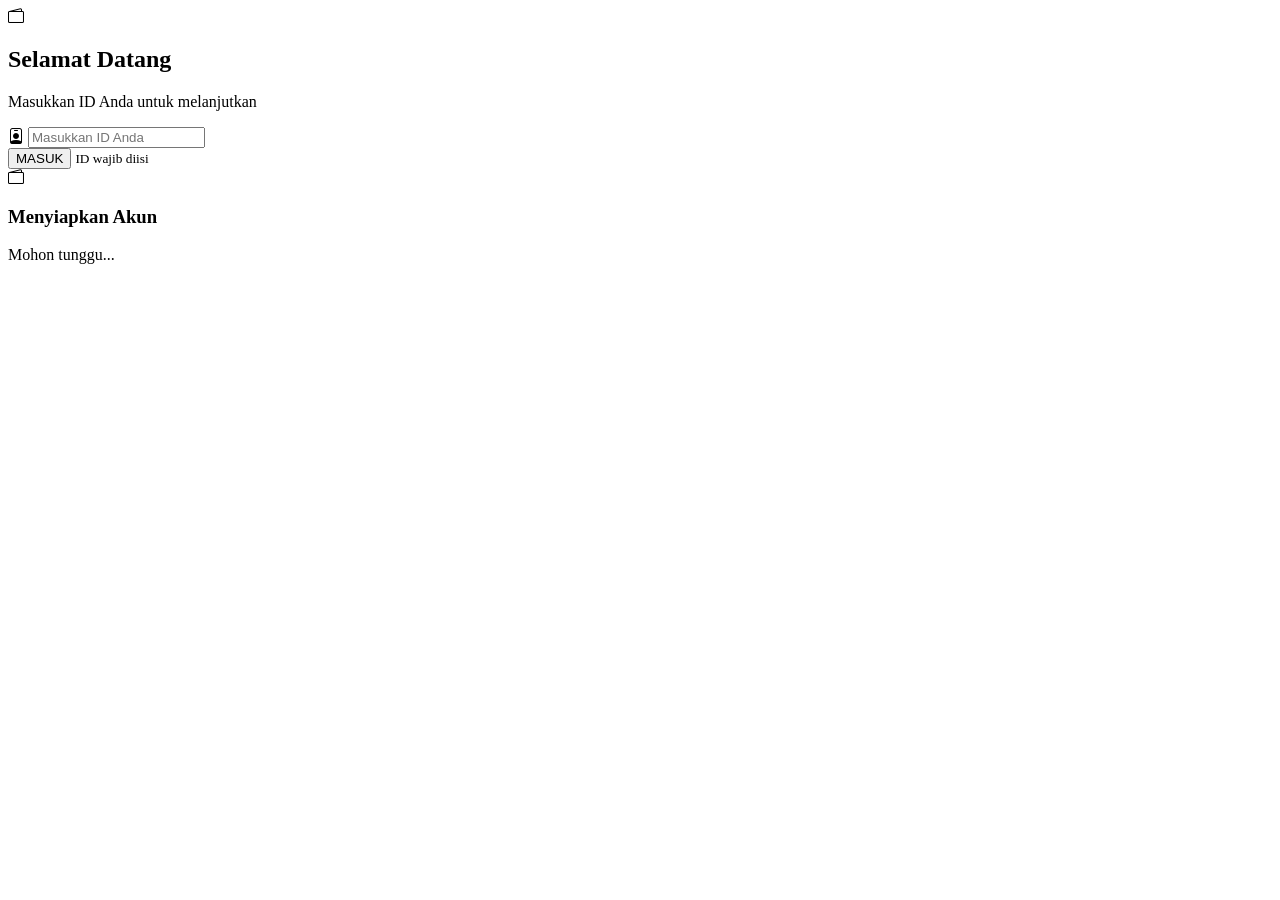
==== index.html @ c12f9aa2 "Add files via upload" ====
<!DOCTYPE html>
<html lang="id">

<head>

<meta charset="UTF-8">
<meta name="viewport" content="width=device-width, initial-scale=1.0">

<title>Welcome</title>


<link 
href="https://cdn.jsdelivr.net/npm/bootstrap-icons@1.11.3/font/bootstrap-icons.min.css"
rel="stylesheet">


<link rel="stylesheet" href="style.css">


</head>


<body>


<div class="login-page">


    <div class="login-box">


        <!-- LOGO -->

        <div class="logo">

            <i class="bi bi-wallet2"></i>

        </div>



        <h2>
            Selamat Datang
        </h2>


        <p>
            Masukkan ID Anda untuk melanjutkan
        </p>



        <!-- INPUT ID -->


        <div class="input-box">


            <i class="bi bi-person-badge"></i>


            <input 
            type="text"
            id="userID"
            placeholder="Masukkan ID Anda"
            >


        </div>




        <!-- BUTTON -->


        <button 
        onclick="loginID()"
        class="login-btn">

            MASUK

        </button>




        <small>
            ID wajib diisi
        </small>



    </div>



</div>

<!-- LOADING SCREEN -->

<div class="loading-screen" id="loading">

    <div class="loading-content">

        <div class="loading-logo">

            <i class="bi bi-wallet2"></i>

        </div>


        <h3>
            Menyiapkan Akun
        </h3>


        <p>
            Mohon tunggu...
        </p>


        <div class="loader"></div>


    </div>

</div>

<script src="script.js"></script>


</body>

</html>
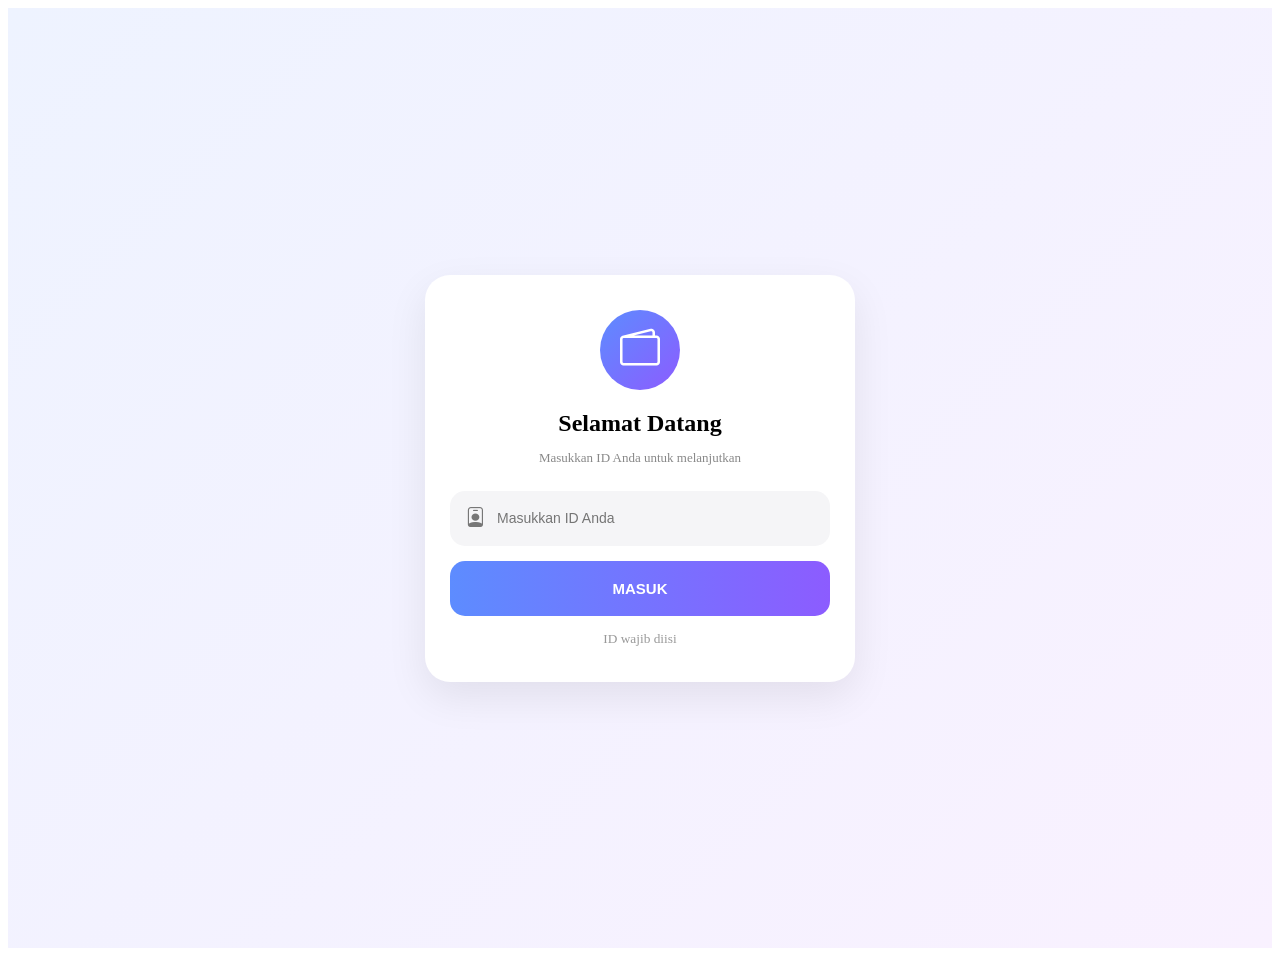
==== commit e684f748: "Update index.html" ====
--- a/index.html
+++ b/index.html
@@ -132,4 +132,4 @@
 
 </body>
 
-</html>+</html>
--- a/style.css
+++ b/style.css
@@ -0,0 +1,1544 @@
+/* LOGIN PAGE */
+
+
+.login-page{
+
+
+min-height:100vh;
+
+display:flex;
+
+align-items:center;
+
+justify-content:center;
+
+
+background:
+
+linear-gradient(
+135deg,
+#eef3ff,
+#f9f1ff
+);
+
+
+padding:20px;
+
+
+}
+
+
+
+.login-box{
+
+
+width:100%;
+
+max-width:380px;
+
+background:white;
+
+
+border-radius:25px;
+
+
+padding:35px 25px;
+
+
+text-align:center;
+
+
+box-shadow:
+
+0 15px 40px rgba(0,0,0,.08);
+
+
+}
+
+
+
+.logo{
+
+
+width:80px;
+
+height:80px;
+
+border-radius:50%;
+
+
+margin:auto;
+
+display:flex;
+
+align-items:center;
+
+justify-content:center;
+
+
+background:
+
+linear-gradient(
+135deg,
+#5d8cff,
+#8c5cff
+);
+
+
+color:white;
+
+
+font-size:40px;
+
+
+margin-bottom:20px;
+
+
+}
+
+
+
+.login-box h2{
+
+font-size:24px;
+
+margin-bottom:8px;
+
+
+}
+
+
+
+.login-box p{
+
+font-size:13px;
+
+color:#888;
+
+margin-bottom:25px;
+
+
+}
+
+
+
+.input-box{
+
+
+height:55px;
+
+border-radius:15px;
+
+
+background:#f5f5f7;
+
+
+display:flex;
+
+align-items:center;
+
+
+padding:0 15px;
+
+
+gap:10px;
+
+
+margin-bottom:15px;
+
+
+}
+
+
+
+.input-box i{
+
+color:#777;
+
+font-size:20px;
+
+
+}
+
+
+
+.input-box input{
+
+
+border:none;
+
+outline:none;
+
+background:none;
+
+
+width:100%;
+
+
+font-size:14px;
+
+
+}
+
+
+
+
+.login-btn{
+
+
+width:100%;
+
+height:55px;
+
+
+border:none;
+
+border-radius:15px;
+
+
+background:
+
+linear-gradient(
+90deg,
+#5d8cff,
+#8c5cff
+);
+
+
+color:white;
+
+
+font-weight:bold;
+
+
+font-size:15px;
+
+
+}
+
+
+
+.login-box small{
+
+
+display:block;
+
+margin-top:15px;
+
+color:#999;
+
+
+}
+
+/* =====================
+   LOADING SCREEN
+===================== */
+
+
+.loading-screen{
+
+position:fixed;
+
+inset:0;
+
+background:white;
+
+display:none;
+
+align-items:center;
+
+justify-content:center;
+
+z-index:9999;
+
+
+}
+
+
+
+.loading-content{
+
+text-align:center;
+
+}
+
+
+
+.loading-logo{
+
+
+width:80px;
+
+height:80px;
+
+
+border-radius:50%;
+
+
+background:
+
+linear-gradient(
+135deg,
+#5d8cff,
+#8c5cff
+);
+
+
+display:flex;
+
+align-items:center;
+
+justify-content:center;
+
+
+margin:auto;
+
+color:white;
+
+font-size:40px;
+
+
+animation:pulse 1s infinite;
+
+
+}
+
+
+
+.loading-content h3{
+
+margin-top:20px;
+
+font-size:18px;
+
+
+}
+
+
+
+.loading-content p{
+
+font-size:13px;
+
+color:#888;
+
+
+}
+
+
+
+.loader{
+
+
+width:35px;
+
+height:35px;
+
+border-radius:50%;
+
+
+border:4px solid #eee;
+
+border-top-color:#6c63ff;
+
+
+margin:20px auto;
+
+
+animation:spin .8s linear infinite;
+
+
+}
+
+
+
+@keyframes spin{
+
+to{
+
+transform:rotate(360deg);
+
+}
+
+}
+
+
+
+@keyframes pulse{
+
+
+50%{
+
+transform:scale(1.1);
+
+}
+
+
+}
+
+/* HOME */
+
+.home-top{
+
+display:flex;
+justify-content:space-between;
+align-items:center;
+
+margin-bottom:20px;
+
+}
+
+
+.home-top h3{
+
+font-size:18px;
+
+}
+
+
+
+.home-top p{
+
+font-size:12px;
+color:#888;
+
+}
+
+
+
+.home-top i{
+
+font-size:22px;
+color:#777;
+
+}
+
+
+
+
+.home-balance{
+
+
+padding:20px;
+
+border-radius:22px;
+
+
+background:
+
+linear-gradient(
+135deg,
+#6c63ff,
+#4da3ff
+);
+
+
+color:white;
+
+
+display:flex;
+
+justify-content:space-between;
+
+align-items:center;
+
+
+box-shadow:
+
+0 10px 25px rgba(80,100,255,.25);
+
+
+}
+
+
+
+.home-balance span{
+
+font-size:12px;
+
+}
+
+
+.home-balance h1{
+
+font-size:26px;
+
+margin:10px 0;
+
+}
+
+
+
+.balance-icon{
+
+
+width:60px;
+
+height:60px;
+
+border-radius:50%;
+
+
+background:rgba(255,255,255,.2);
+
+
+display:flex;
+
+align-items:center;
+
+justify-content:center;
+
+
+font-size:30px;
+
+
+}
+
+
+
+
+
+
+.menu-grid{
+
+display:grid;
+
+grid-template-columns:repeat(3,1fr);
+
+gap:12px;
+
+}
+
+
+
+.menu-card{
+
+
+height:110px;
+
+background:white;
+
+
+border-radius:18px;
+
+
+display:flex;
+
+flex-direction:column;
+
+justify-content:center;
+
+align-items:center;
+
+
+gap:12px;
+
+
+box-shadow:
+
+0 5px 15px rgba(0,0,0,.07);
+
+
+}
+
+
+
+.menu-icon{
+
+
+width:48px;
+
+height:48px;
+
+
+border-radius:50%;
+
+
+display:flex;
+
+align-items:center;
+
+justify-content:center;
+
+
+font-size:24px;
+
+color:white;
+
+
+}
+
+
+
+.blue{
+background:#4d8cff;
+}
+
+
+.purple{
+
+background:#8b5cf6;
+
+}
+
+
+.orange{
+
+background:#ff9f43;
+
+}
+
+
+
+
+
+.promo-home{
+
+
+background:
+
+linear-gradient(
+120deg,
+#ff7b7b,
+#ffb347
+);
+
+
+border-radius:20px;
+
+
+padding:18px;
+
+
+color:white;
+
+
+display:flex;
+
+justify-content:space-between;
+
+align-items:center;
+
+
+}
+
+
+
+.promo-home i{
+
+font-size:30px;
+
+display:block;
+
+}
+
+
+
+.promo-home p{
+
+font-size:12px;
+
+margin-top:5px;
+
+}
+
+
+
+.promo-home button{
+
+
+border:none;
+
+padding:8px 18px;
+
+border-radius:20px;
+
+
+background:white;
+
+color:#ff7b7b;
+
+
+}
+
+
+
+
+
+.activity-box{
+
+
+background:white;
+
+
+padding:15px;
+
+
+border-radius:18px;
+
+
+box-shadow:
+
+0 5px 15px rgba(0,0,0,.06);
+
+
+}
+
+
+
+.activity-box div{
+
+
+font-size:13px;
+
+margin-bottom:10px;
+
+
+}
+
+
+
+.activity-box i{
+
+color:#2ecc71;
+
+margin-right:8px;
+
+
+}
+
+
+
+
+
+.bottom-nav{
+
+
+position:fixed;
+
+bottom:0;
+
+left:50%;
+
+transform:translateX(-50%);
+
+
+width:100%;
+
+max-width:420px;
+
+
+height:65px;
+
+
+background:white;
+
+
+display:flex;
+
+justify-content:space-around;
+
+align-items:center;
+
+
+border-top:1px solid #eee;
+
+
+}
+
+
+
+.bottom-nav div{
+
+
+display:flex;
+
+flex-direction:column;
+
+align-items:center;
+
+
+color:#999;
+
+
+}
+
+
+.bottom-nav i{
+
+font-size:22px;
+
+}
+
+
+.bottom-nav small{
+
+font-size:11px;
+
+}
+
+
+.bottom-nav .active{
+
+color:#5d8cff;
+
+}
+
+/* WITHDRAW HEADER */
+
+.withdraw-header{
+
+height:50px;
+
+display:flex;
+
+align-items:center;
+
+justify-content:space-between;
+
+margin-bottom:15px;
+
+}
+
+
+.withdraw-header i{
+
+font-size:22px;
+
+color:#777;
+
+}
+
+
+.withdraw-header a{
+
+color:#777;
+
+}
+
+
+
+
+
+/* WITHDRAW CARD */
+
+
+.withdraw-card{
+
+
+background:
+
+linear-gradient(
+135deg,
+#d8a7ff,
+#58b8ff
+);
+
+
+border-radius:18px;
+
+
+padding:18px;
+
+
+display:flex;
+
+align-items:center;
+
+justify-content:space-between;
+
+
+color:white;
+
+
+}
+
+
+
+.withdraw-card p{
+
+font-size:12px;
+
+}
+
+
+
+.withdraw-card h1{
+
+font-size:25px;
+
+margin:8px 0;
+
+}
+
+
+
+.check-icon{
+
+
+width:55px;
+
+height:55px;
+
+
+border-radius:50%;
+
+
+background:#39c96b;
+
+
+display:flex;
+
+align-items:center;
+
+justify-content:center;
+
+
+font-size:35px;
+
+
+}
+
+
+
+
+
+
+/* NOMINAL */
+
+
+.nominal-grid{
+
+
+display:grid;
+
+grid-template-columns:1fr 1fr;
+
+
+gap:12px;
+
+
+}
+
+
+
+.nominal-grid button{
+
+
+height:55px;
+
+
+border:none;
+
+
+border-radius:14px;
+
+
+background:#4d8cff;
+
+
+color:white;
+
+
+font-size:15px;
+
+
+font-weight:bold;
+
+
+}
+
+
+
+
+
+
+
+/* TASK */
+
+
+.task-list{
+
+display:flex;
+
+flex-direction:column;
+
+gap:12px;
+
+}
+
+
+
+.task-box{
+
+
+background:white;
+
+
+padding:12px;
+
+
+border-radius:15px;
+
+
+display:flex;
+
+align-items:center;
+
+
+gap:12px;
+
+
+box-shadow:
+
+0 4px 12px rgba(0,0,0,.06);
+
+
+}
+
+
+
+.task-box div:nth-child(2){
+
+flex:1;
+
+}
+
+
+
+.task-box p{
+
+font-size:11px;
+
+color:#888;
+
+margin-top:5px;
+
+
+}
+
+
+
+.task-box button{
+
+
+border:none;
+
+background:#ff9f43;
+
+
+color:white;
+
+
+padding:7px 18px;
+
+
+border-radius:20px;
+
+
+font-weight:bold;
+
+
+}
+
+
+
+.task-icon{
+
+
+width:45px;
+
+height:45px;
+
+
+border-radius:50%;
+
+
+display:flex;
+
+align-items:center;
+
+justify-content:center;
+
+
+color:white;
+
+
+font-size:22px;
+
+
+}
+
+
+.task-icon.blue{
+
+background:#4d8cff;
+
+}
+
+
+.task-icon.purple{
+
+background:#8b5cf6;
+
+}
+
+
+.task-icon.orange{
+
+background:#ff9f43;
+
+}
+
+.popup{
+
+position:fixed;
+
+inset:0;
+
+background:rgba(0,0,0,.45);
+
+display:flex;
+
+align-items:center;
+
+justify-content:center;
+
+z-index:999;
+
+
+}
+
+
+
+.popup-box{
+
+
+background:white;
+
+width:300px;
+
+padding:25px;
+
+border-radius:20px;
+
+
+text-align:center;
+
+
+animation:popup .3s ease;
+
+
+}
+
+
+
+.popup-box > i{
+
+font-size:45px;
+
+color:#5d8cff;
+
+}
+
+
+
+.popup-box h3{
+
+margin:15px 0 10px;
+
+}
+
+
+
+.popup-box p{
+
+font-size:13px;
+
+color:#777;
+
+}
+
+
+
+.popup-box button{
+
+
+margin-top:20px;
+
+width:100%;
+
+height:45px;
+
+
+border:none;
+
+
+border-radius:12px;
+
+
+background:
+
+linear-gradient(
+90deg,
+#5d8cff,
+#8c5cff
+);
+
+
+color:white;
+
+font-weight:bold;
+
+
+}
+
+
+
+.loader{
+
+
+width:40px;
+
+height:40px;
+
+
+border:4px solid #eee;
+
+border-top-color:#5d8cff;
+
+
+border-radius:50%;
+
+
+margin:auto;
+
+
+animation:spin .8s linear infinite;
+
+
+}
+
+
+@keyframes spin{
+
+to{
+
+transform:rotate(360deg);
+
+}
+
+}
+
+
+
+@keyframes popup{
+
+from{
+
+transform:scale(.8);
+
+opacity:0;
+
+}
+
+to{
+
+transform:scale(1);
+
+opacity:1;
+
+}
+
+}
+
+/* =====================
+   BONUS PAGE
+===================== */
+
+
+.page-header{
+
+
+height:50px;
+
+display:flex;
+
+align-items:center;
+
+justify-content:space-between;
+
+margin-bottom:20px;
+
+
+}
+
+
+.page-header i{
+
+font-size:22px;
+
+color:#777;
+
+}
+
+
+.page-header a{
+
+color:#777;
+
+}
+
+
+
+
+
+.bonus-hero{
+
+
+height:160px;
+
+
+border-radius:25px;
+
+
+background:
+
+linear-gradient(
+135deg,
+#8b5cf6,
+#4d8cff
+);
+
+
+color:white;
+
+
+padding:25px;
+
+
+display:flex;
+
+align-items:center;
+
+
+box-shadow:
+
+0 10px 25px rgba(80,80,255,.25);
+
+
+}
+
+
+
+.bonus-hero i{
+
+font-size:45px;
+
+}
+
+
+.bonus-hero h2{
+
+margin:10px 0 5px;
+
+font-size:22px;
+
+
+}
+
+
+
+.bonus-hero p{
+
+font-size:13px;
+
+}
+
+
+
+
+.bonus-list{
+
+
+display:flex;
+
+flex-direction:column;
+
+gap:12px;
+
+
+}
+
+
+
+
+.bonus-card{
+
+
+background:white;
+
+
+padding:14px;
+
+
+border-radius:18px;
+
+
+display:flex;
+
+align-items:center;
+
+
+gap:12px;
+
+
+box-shadow:
+
+0 4px 12px rgba(0,0,0,.07);
+
+
+}
+
+
+
+.bonus-card div:nth-child(2){
+
+flex:1;
+
+}
+
+
+
+.bonus-card p{
+
+font-size:11px;
+
+color:#888;
+
+margin-top:5px;
+
+
+}
+
+
+
+
+.bonus-icon{
+
+
+width:45px;
+
+height:45px;
+
+
+border-radius:50%;
+
+
+display:flex;
+
+align-items:center;
+
+justify-content:center;
+
+
+color:white;
+
+
+font-size:22px;
+
+
+}
+
+
+
+.bonus-icon.blue{
+
+background:#4d8cff;
+
+}
+
+
+.bonus-icon.purple{
+
+background:#8b5cf6;
+
+}
+
+
+.bonus-icon.orange{
+
+background:#ff9f43;
+
+}
+
+
+
+
+.claim-btn{
+
+
+border:none;
+
+
+background:#4d8cff;
+
+
+color:white;
+
+
+padding:8px 16px;
+
+
+border-radius:20px;
+
+
+font-size:12px;
+
+
+font-weight:bold;
+
+
+}
+
+
+
+
+
+.bonus-info{
+
+
+margin-top:20px;
+
+
+padding:15px;
+
+
+border-radius:15px;
+
+
+background:#f4f6ff;
+
+
+display:flex;
+
+
+gap:10px;
+
+
+font-size:13px;
+
+
+color:#666;
+
+
+}
+
+
+.bonus-info i{
+
+color:#4d8cff;
+
+font-size:20px;
+
+}
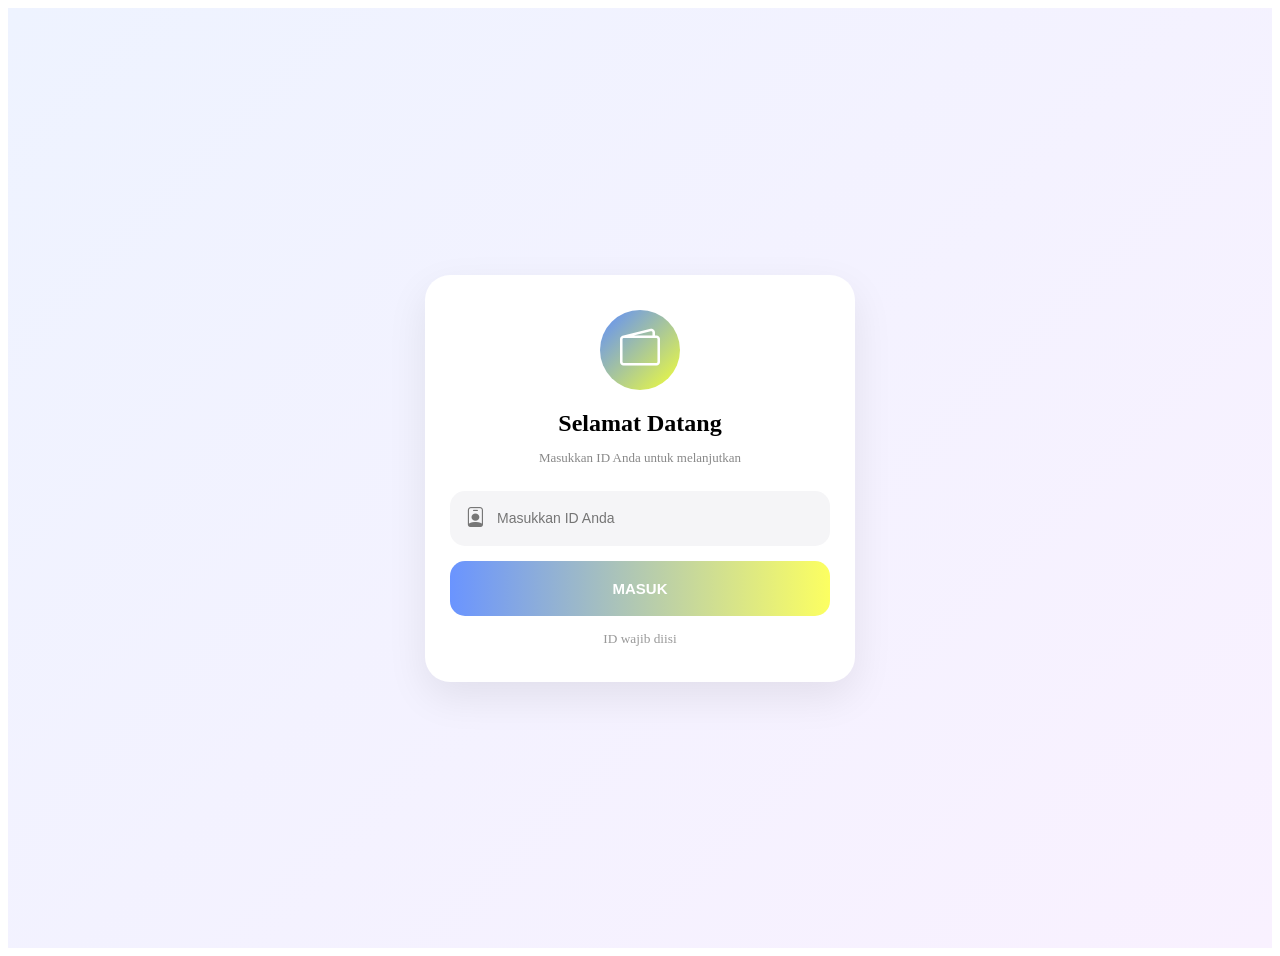
==== commit 31000d68: "Update index.html" ====
--- a/index.html
+++ b/index.html
@@ -5,7 +5,19 @@
 
 <meta charset="UTF-8">
 <meta name="viewport" content="width=device-width, initial-scale=1.0">
+<!-- SEO / SHARE PREVIEW -->
 
+<meta property="og:title" content="BonusTime">
+<meta property="og:description" content="Dapatkan bonus dan reward menarik setiap hari">
+<meta property="og:image" content="https://bonustime-tau.vercel.app/share-image.png">
+<meta property="og:url" content="https://bonustime-tau.vercel.app/">
+<meta property="og:type" content="website">
+
+<!-- WhatsApp / Facebook -->
+<meta name="twitter:card" content="summary_large_image">
+<meta name="twitter:title" content="BonusTime">
+<meta name="twitter:description" content="Dapatkan bonus dan reward menarik">
+<meta name="twitter:image" content="https://bonustime-tau.vercel.app/share-image.png">
 <title>Welcome</title>
 
 
--- a/style.css
+++ b/style.css
@@ -81,119 +81,1100 @@
 linear-gradient(
 135deg,
 #5d8cff,
+#f2ff37
+);
+
+
+color:white;
+
+
+font-size:40px;
+
+
+margin-bottom:20px;
+
+
+}
+
+
+
+.login-box h2{
+
+font-size:24px;
+
+margin-bottom:8px;
+
+
+}
+
+
+
+.login-box p{
+
+font-size:13px;
+
+color:#888;
+
+margin-bottom:25px;
+
+
+}
+
+
+
+.input-box{
+
+
+height:55px;
+
+border-radius:15px;
+
+
+background:#f5f5f7;
+
+
+display:flex;
+
+align-items:center;
+
+
+padding:0 15px;
+
+
+gap:10px;
+
+
+margin-bottom:15px;
+
+
+}
+
+
+
+.input-box i{
+
+color:#777;
+
+font-size:20px;
+
+
+}
+
+
+
+.input-box input{
+
+
+border:none;
+
+outline:none;
+
+background:none;
+
+
+width:100%;
+
+
+font-size:14px;
+
+
+}
+
+
+
+
+.login-btn{
+
+
+width:100%;
+
+height:55px;
+
+
+border:none;
+
+border-radius:15px;
+
+
+background:
+
+linear-gradient(
+90deg,
+#6a94ff,
+#fcff61
+);
+
+
+color:white;
+
+
+font-weight:bold;
+
+
+font-size:15px;
+
+
+}
+
+
+
+.login-box small{
+
+
+display:block;
+
+margin-top:15px;
+
+color:#999;
+
+
+}
+
+/* =====================
+   LOADING SCREEN
+===================== */
+
+
+.loading-screen{
+
+position:fixed;
+
+inset:0;
+
+background:white;
+
+display:none;
+
+align-items:center;
+
+justify-content:center;
+
+z-index:9999;
+
+
+}
+
+
+
+.loading-content{
+
+text-align:center;
+
+}
+
+
+
+.loading-logo{
+
+
+width:80px;
+
+height:80px;
+
+
+border-radius:50%;
+
+
+background:
+
+linear-gradient(
+135deg,
+#5d8cff,
 #8c5cff
 );
 
 
+display:flex;
+
+align-items:center;
+
+justify-content:center;
+
+
+margin:auto;
+
 color:white;
 
-
 font-size:40px;
 
 
+animation:pulse 1s infinite;
+
+
+}
+
+
+
+.loading-content h3{
+
+margin-top:20px;
+
+font-size:18px;
+
+
+}
+
+
+
+.loading-content p{
+
+font-size:13px;
+
+color:#888;
+
+
+}
+
+
+
+.loader{
+
+
+width:35px;
+
+height:35px;
+
+border-radius:50%;
+
+
+border:4px solid #eee;
+
+border-top-color:#6c63ff;
+
+
+margin:20px auto;
+
+
+animation:spin .8s linear infinite;
+
+
+}
+
+
+
+@keyframes spin{
+
+to{
+
+transform:rotate(360deg);
+
+}
+
+}
+
+
+
+@keyframes pulse{
+
+
+50%{
+
+transform:scale(1.1);
+
+}
+
+
+}
+
+/* HOME */
+
+.home-top{
+
+display:flex;
+justify-content:space-between;
+align-items:center;
+
 margin-bottom:20px;
 
-
-}
-
-
-
-.login-box h2{
+}
+
+
+.home-top h3{
+
+font-size:18px;
+
+}
+
+
+
+.home-top p{
+
+font-size:12px;
+color:#888;
+
+}
+
+
+
+.home-top i{
+
+font-size:22px;
+color:#777;
+
+}
+
+
+
+
+.home-balance{
+
+
+padding:20px;
+
+border-radius:22px;
+
+
+background:
+
+linear-gradient(
+135deg,
+#6c63ff,
+#4da3ff
+);
+
+
+color:white;
+
+
+display:flex;
+
+justify-content:space-between;
+
+align-items:center;
+
+
+box-shadow:
+
+0 10px 25px rgba(80,100,255,.25);
+
+
+}
+
+
+
+.home-balance span{
+
+font-size:12px;
+
+}
+
+
+.home-balance h1{
+
+font-size:26px;
+
+margin:10px 0;
+
+}
+
+
+
+.balance-icon{
+
+
+width:60px;
+
+height:60px;
+
+border-radius:50%;
+
+
+background:rgba(255,255,255,.2);
+
+
+display:flex;
+
+align-items:center;
+
+justify-content:center;
+
+
+font-size:30px;
+
+
+}
+
+
+
+
+
+
+.menu-grid{
+
+display:grid;
+
+grid-template-columns:repeat(3,1fr);
+
+gap:12px;
+
+}
+
+
+
+.menu-card{
+
+
+height:110px;
+
+background:white;
+
+
+border-radius:18px;
+
+
+display:flex;
+
+flex-direction:column;
+
+justify-content:center;
+
+align-items:center;
+
+
+gap:12px;
+
+
+box-shadow:
+
+0 5px 15px rgba(0,0,0,.07);
+
+
+}
+
+
+
+.menu-icon{
+
+
+width:48px;
+
+height:48px;
+
+
+border-radius:50%;
+
+
+display:flex;
+
+align-items:center;
+
+justify-content:center;
+
 
 font-size:24px;
 
-margin-bottom:8px;
-
-
-}
-
-
-
-.login-box p{
+color:white;
+
+
+}
+
+
+
+.blue{
+background:#4d8cff;
+}
+
+
+.purple{
+
+background:#8b5cf6;
+
+}
+
+
+.orange{
+
+background:#ff9f43;
+
+}
+
+
+
+
+
+.promo-home{
+
+
+background:
+
+linear-gradient(
+120deg,
+#ff7b7b,
+#ffb347
+);
+
+
+border-radius:20px;
+
+
+padding:18px;
+
+
+color:white;
+
+
+display:flex;
+
+justify-content:space-between;
+
+align-items:center;
+
+
+}
+
+
+
+.promo-home i{
+
+font-size:30px;
+
+display:block;
+
+}
+
+
+
+.promo-home p{
+
+font-size:12px;
+
+margin-top:5px;
+
+}
+
+
+
+.promo-home button{
+
+
+border:none;
+
+padding:8px 18px;
+
+border-radius:20px;
+
+
+background:white;
+
+color:#ff7b7b;
+
+
+}
+
+
+
+
+
+.activity-box{
+
+
+background:white;
+
+
+padding:15px;
+
+
+border-radius:18px;
+
+
+box-shadow:
+
+0 5px 15px rgba(0,0,0,.06);
+
+
+}
+
+
+
+.activity-box div{
+
 
 font-size:13px;
 
+margin-bottom:10px;
+
+
+}
+
+
+
+.activity-box i{
+
+color:#2ecc71;
+
+margin-right:8px;
+
+
+}
+
+
+
+
+
+.bottom-nav{
+
+
+position:fixed;
+
+bottom:0;
+
+left:50%;
+
+transform:translateX(-50%);
+
+
+width:100%;
+
+max-width:420px;
+
+
+height:65px;
+
+
+background:white;
+
+
+display:flex;
+
+justify-content:space-around;
+
+align-items:center;
+
+
+border-top:1px solid #eee;
+
+
+}
+
+
+
+.bottom-nav div{
+
+
+display:flex;
+
+flex-direction:column;
+
+align-items:center;
+
+
+color:#999;
+
+
+}
+
+
+.bottom-nav i{
+
+font-size:22px;
+
+}
+
+
+.bottom-nav small{
+
+font-size:11px;
+
+}
+
+
+.bottom-nav .active{
+
+color:#5d8cff;
+
+}
+
+/* WITHDRAW HEADER */
+
+.withdraw-header{
+
+height:50px;
+
+display:flex;
+
+align-items:center;
+
+justify-content:space-between;
+
+margin-bottom:15px;
+
+}
+
+
+.withdraw-header i{
+
+font-size:22px;
+
+color:#777;
+
+}
+
+
+.withdraw-header a{
+
+color:#777;
+
+}
+
+
+
+
+
+/* WITHDRAW CARD */
+
+
+.withdraw-card{
+
+
+background:
+
+linear-gradient(
+135deg,
+#d8a7ff,
+#58b8ff
+);
+
+
+border-radius:18px;
+
+
+padding:18px;
+
+
+display:flex;
+
+align-items:center;
+
+justify-content:space-between;
+
+
+color:white;
+
+
+}
+
+
+
+.withdraw-card p{
+
+font-size:12px;
+
+}
+
+
+
+.withdraw-card h1{
+
+font-size:25px;
+
+margin:8px 0;
+
+}
+
+
+
+.check-icon{
+
+
+width:55px;
+
+height:55px;
+
+
+border-radius:50%;
+
+
+background:#39c96b;
+
+
+display:flex;
+
+align-items:center;
+
+justify-content:center;
+
+
+font-size:35px;
+
+
+}
+
+
+
+
+
+
+/* NOMINAL */
+
+
+.nominal-grid{
+
+
+display:grid;
+
+grid-template-columns:1fr 1fr;
+
+
+gap:12px;
+
+
+}
+
+
+
+.nominal-grid button{
+
+
+height:55px;
+
+
+border:none;
+
+
+border-radius:14px;
+
+
+background:#4d8cff;
+
+
+color:white;
+
+
+font-size:15px;
+
+
+font-weight:bold;
+
+
+}
+
+
+
+
+
+
+
+/* TASK */
+
+
+.task-list{
+
+display:flex;
+
+flex-direction:column;
+
+gap:12px;
+
+}
+
+
+
+.task-box{
+
+
+background:white;
+
+
+padding:12px;
+
+
+border-radius:15px;
+
+
+display:flex;
+
+align-items:center;
+
+
+gap:12px;
+
+
+box-shadow:
+
+0 4px 12px rgba(0,0,0,.06);
+
+
+}
+
+
+
+.task-box div:nth-child(2){
+
+flex:1;
+
+}
+
+
+
+.task-box p{
+
+font-size:11px;
+
 color:#888;
 
-margin-bottom:25px;
-
-
-}
-
-
-
-.input-box{
-
-
-height:55px;
-
-border-radius:15px;
-
-
-background:#f5f5f7;
-
-
-display:flex;
-
-align-items:center;
-
-
-padding:0 15px;
-
-
-gap:10px;
-
-
-margin-bottom:15px;
-
-
-}
-
-
-
-.input-box i{
+margin-top:5px;
+
+
+}
+
+
+
+.task-box button{
+
+
+border:none;
+
+background:#ff9f43;
+
+
+color:white;
+
+
+padding:7px 18px;
+
+
+border-radius:20px;
+
+
+font-weight:bold;
+
+
+}
+
+
+
+.task-icon{
+
+
+width:45px;
+
+height:45px;
+
+
+border-radius:50%;
+
+
+display:flex;
+
+align-items:center;
+
+justify-content:center;
+
+
+color:white;
+
+
+font-size:22px;
+
+
+}
+
+
+.task-icon.blue{
+
+background:#4d8cff;
+
+}
+
+
+.task-icon.purple{
+
+background:#8b5cf6;
+
+}
+
+
+.task-icon.orange{
+
+background:#ff9f43;
+
+}
+
+.popup{
+
+position:fixed;
+
+inset:0;
+
+background:rgba(0,0,0,.45);
+
+display:flex;
+
+align-items:center;
+
+justify-content:center;
+
+z-index:999;
+
+
+}
+
+
+
+.popup-box{
+
+
+background:white;
+
+width:300px;
+
+padding:25px;
+
+border-radius:20px;
+
+
+text-align:center;
+
+
+animation:popup .3s ease;
+
+
+}
+
+
+
+.popup-box > i{
+
+font-size:45px;
+
+color:#5d8cff;
+
+}
+
+
+
+.popup-box h3{
+
+margin:15px 0 10px;
+
+}
+
+
+
+.popup-box p{
+
+font-size:13px;
 
 color:#777;
 
-font-size:20px;
-
-
-}
-
-
-
-.input-box input{
+}
+
+
+
+.popup-box button{
+
+
+margin-top:20px;
+
+width:100%;
+
+height:45px;
 
 
 border:none;
 
-outline:none;
-
-background:none;
-
-
-width:100%;
-
-
-font-size:14px;
-
-
-}
-
-
-
-
-.login-btn{
-
-
-width:100%;
-
-height:55px;
-
-
-border:none;
-
-border-radius:15px;
+
+border-radius:12px;
 
 
 background:
@@ -207,987 +1188,6 @@
 
 color:white;
 
-
-font-weight:bold;
-
-
-font-size:15px;
-
-
-}
-
-
-
-.login-box small{
-
-
-display:block;
-
-margin-top:15px;
-
-color:#999;
-
-
-}
-
-/* =====================
-   LOADING SCREEN
-===================== */
-
-
-.loading-screen{
-
-position:fixed;
-
-inset:0;
-
-background:white;
-
-display:none;
-
-align-items:center;
-
-justify-content:center;
-
-z-index:9999;
-
-
-}
-
-
-
-.loading-content{
-
-text-align:center;
-
-}
-
-
-
-.loading-logo{
-
-
-width:80px;
-
-height:80px;
-
-
-border-radius:50%;
-
-
-background:
-
-linear-gradient(
-135deg,
-#5d8cff,
-#8c5cff
-);
-
-
-display:flex;
-
-align-items:center;
-
-justify-content:center;
-
-
-margin:auto;
-
-color:white;
-
-font-size:40px;
-
-
-animation:pulse 1s infinite;
-
-
-}
-
-
-
-.loading-content h3{
-
-margin-top:20px;
-
-font-size:18px;
-
-
-}
-
-
-
-.loading-content p{
-
-font-size:13px;
-
-color:#888;
-
-
-}
-
-
-
-.loader{
-
-
-width:35px;
-
-height:35px;
-
-border-radius:50%;
-
-
-border:4px solid #eee;
-
-border-top-color:#6c63ff;
-
-
-margin:20px auto;
-
-
-animation:spin .8s linear infinite;
-
-
-}
-
-
-
-@keyframes spin{
-
-to{
-
-transform:rotate(360deg);
-
-}
-
-}
-
-
-
-@keyframes pulse{
-
-
-50%{
-
-transform:scale(1.1);
-
-}
-
-
-}
-
-/* HOME */
-
-.home-top{
-
-display:flex;
-justify-content:space-between;
-align-items:center;
-
-margin-bottom:20px;
-
-}
-
-
-.home-top h3{
-
-font-size:18px;
-
-}
-
-
-
-.home-top p{
-
-font-size:12px;
-color:#888;
-
-}
-
-
-
-.home-top i{
-
-font-size:22px;
-color:#777;
-
-}
-
-
-
-
-.home-balance{
-
-
-padding:20px;
-
-border-radius:22px;
-
-
-background:
-
-linear-gradient(
-135deg,
-#6c63ff,
-#4da3ff
-);
-
-
-color:white;
-
-
-display:flex;
-
-justify-content:space-between;
-
-align-items:center;
-
-
-box-shadow:
-
-0 10px 25px rgba(80,100,255,.25);
-
-
-}
-
-
-
-.home-balance span{
-
-font-size:12px;
-
-}
-
-
-.home-balance h1{
-
-font-size:26px;
-
-margin:10px 0;
-
-}
-
-
-
-.balance-icon{
-
-
-width:60px;
-
-height:60px;
-
-border-radius:50%;
-
-
-background:rgba(255,255,255,.2);
-
-
-display:flex;
-
-align-items:center;
-
-justify-content:center;
-
-
-font-size:30px;
-
-
-}
-
-
-
-
-
-
-.menu-grid{
-
-display:grid;
-
-grid-template-columns:repeat(3,1fr);
-
-gap:12px;
-
-}
-
-
-
-.menu-card{
-
-
-height:110px;
-
-background:white;
-
-
-border-radius:18px;
-
-
-display:flex;
-
-flex-direction:column;
-
-justify-content:center;
-
-align-items:center;
-
-
-gap:12px;
-
-
-box-shadow:
-
-0 5px 15px rgba(0,0,0,.07);
-
-
-}
-
-
-
-.menu-icon{
-
-
-width:48px;
-
-height:48px;
-
-
-border-radius:50%;
-
-
-display:flex;
-
-align-items:center;
-
-justify-content:center;
-
-
-font-size:24px;
-
-color:white;
-
-
-}
-
-
-
-.blue{
-background:#4d8cff;
-}
-
-
-.purple{
-
-background:#8b5cf6;
-
-}
-
-
-.orange{
-
-background:#ff9f43;
-
-}
-
-
-
-
-
-.promo-home{
-
-
-background:
-
-linear-gradient(
-120deg,
-#ff7b7b,
-#ffb347
-);
-
-
-border-radius:20px;
-
-
-padding:18px;
-
-
-color:white;
-
-
-display:flex;
-
-justify-content:space-between;
-
-align-items:center;
-
-
-}
-
-
-
-.promo-home i{
-
-font-size:30px;
-
-display:block;
-
-}
-
-
-
-.promo-home p{
-
-font-size:12px;
-
-margin-top:5px;
-
-}
-
-
-
-.promo-home button{
-
-
-border:none;
-
-padding:8px 18px;
-
-border-radius:20px;
-
-
-background:white;
-
-color:#ff7b7b;
-
-
-}
-
-
-
-
-
-.activity-box{
-
-
-background:white;
-
-
-padding:15px;
-
-
-border-radius:18px;
-
-
-box-shadow:
-
-0 5px 15px rgba(0,0,0,.06);
-
-
-}
-
-
-
-.activity-box div{
-
-
-font-size:13px;
-
-margin-bottom:10px;
-
-
-}
-
-
-
-.activity-box i{
-
-color:#2ecc71;
-
-margin-right:8px;
-
-
-}
-
-
-
-
-
-.bottom-nav{
-
-
-position:fixed;
-
-bottom:0;
-
-left:50%;
-
-transform:translateX(-50%);
-
-
-width:100%;
-
-max-width:420px;
-
-
-height:65px;
-
-
-background:white;
-
-
-display:flex;
-
-justify-content:space-around;
-
-align-items:center;
-
-
-border-top:1px solid #eee;
-
-
-}
-
-
-
-.bottom-nav div{
-
-
-display:flex;
-
-flex-direction:column;
-
-align-items:center;
-
-
-color:#999;
-
-
-}
-
-
-.bottom-nav i{
-
-font-size:22px;
-
-}
-
-
-.bottom-nav small{
-
-font-size:11px;
-
-}
-
-
-.bottom-nav .active{
-
-color:#5d8cff;
-
-}
-
-/* WITHDRAW HEADER */
-
-.withdraw-header{
-
-height:50px;
-
-display:flex;
-
-align-items:center;
-
-justify-content:space-between;
-
-margin-bottom:15px;
-
-}
-
-
-.withdraw-header i{
-
-font-size:22px;
-
-color:#777;
-
-}
-
-
-.withdraw-header a{
-
-color:#777;
-
-}
-
-
-
-
-
-/* WITHDRAW CARD */
-
-
-.withdraw-card{
-
-
-background:
-
-linear-gradient(
-135deg,
-#d8a7ff,
-#58b8ff
-);
-
-
-border-radius:18px;
-
-
-padding:18px;
-
-
-display:flex;
-
-align-items:center;
-
-justify-content:space-between;
-
-
-color:white;
-
-
-}
-
-
-
-.withdraw-card p{
-
-font-size:12px;
-
-}
-
-
-
-.withdraw-card h1{
-
-font-size:25px;
-
-margin:8px 0;
-
-}
-
-
-
-.check-icon{
-
-
-width:55px;
-
-height:55px;
-
-
-border-radius:50%;
-
-
-background:#39c96b;
-
-
-display:flex;
-
-align-items:center;
-
-justify-content:center;
-
-
-font-size:35px;
-
-
-}
-
-
-
-
-
-
-/* NOMINAL */
-
-
-.nominal-grid{
-
-
-display:grid;
-
-grid-template-columns:1fr 1fr;
-
-
-gap:12px;
-
-
-}
-
-
-
-.nominal-grid button{
-
-
-height:55px;
-
-
-border:none;
-
-
-border-radius:14px;
-
-
-background:#4d8cff;
-
-
-color:white;
-
-
-font-size:15px;
-
-
-font-weight:bold;
-
-
-}
-
-
-
-
-
-
-
-/* TASK */
-
-
-.task-list{
-
-display:flex;
-
-flex-direction:column;
-
-gap:12px;
-
-}
-
-
-
-.task-box{
-
-
-background:white;
-
-
-padding:12px;
-
-
-border-radius:15px;
-
-
-display:flex;
-
-align-items:center;
-
-
-gap:12px;
-
-
-box-shadow:
-
-0 4px 12px rgba(0,0,0,.06);
-
-
-}
-
-
-
-.task-box div:nth-child(2){
-
-flex:1;
-
-}
-
-
-
-.task-box p{
-
-font-size:11px;
-
-color:#888;
-
-margin-top:5px;
-
-
-}
-
-
-
-.task-box button{
-
-
-border:none;
-
-background:#ff9f43;
-
-
-color:white;
-
-
-padding:7px 18px;
-
-
-border-radius:20px;
-
-
-font-weight:bold;
-
-
-}
-
-
-
-.task-icon{
-
-
-width:45px;
-
-height:45px;
-
-
-border-radius:50%;
-
-
-display:flex;
-
-align-items:center;
-
-justify-content:center;
-
-
-color:white;
-
-
-font-size:22px;
-
-
-}
-
-
-.task-icon.blue{
-
-background:#4d8cff;
-
-}
-
-
-.task-icon.purple{
-
-background:#8b5cf6;
-
-}
-
-
-.task-icon.orange{
-
-background:#ff9f43;
-
-}
-
-.popup{
-
-position:fixed;
-
-inset:0;
-
-background:rgba(0,0,0,.45);
-
-display:flex;
-
-align-items:center;
-
-justify-content:center;
-
-z-index:999;
-
-
-}
-
-
-
-.popup-box{
-
-
-background:white;
-
-width:300px;
-
-padding:25px;
-
-border-radius:20px;
-
-
-text-align:center;
-
-
-animation:popup .3s ease;
-
-
-}
-
-
-
-.popup-box > i{
-
-font-size:45px;
-
-color:#5d8cff;
-
-}
-
-
-
-.popup-box h3{
-
-margin:15px 0 10px;
-
-}
-
-
-
-.popup-box p{
-
-font-size:13px;
-
-color:#777;
-
-}
-
-
-
-.popup-box button{
-
-
-margin-top:20px;
-
-width:100%;
-
-height:45px;
-
-
-border:none;
-
-
-border-radius:12px;
-
-
-background:
-
-linear-gradient(
-90deg,
-#5d8cff,
-#8c5cff
-);
-
-
-color:white;
-
 font-weight:bold;
 
 
@@ -1541,4 +1541,321 @@
 
 font-size:20px;
 
-}+}
+
+/* ==========================
+      MISSION PAGE
+========================== */
+
+.mission-hero{
+
+display:flex;
+justify-content:space-between;
+align-items:center;
+
+padding:22px;
+
+border-radius:22px;
+
+background:linear-gradient(135deg,#5d8cff,#8c5cff);
+
+color:#fff;
+
+box-shadow:0 10px 25px rgba(80,100,255,.25);
+
+margin-bottom:20px;
+
+}
+
+.mission-hero h2{
+
+margin-bottom:8px;
+
+font-size:23px;
+
+}
+
+.mission-hero p{
+
+font-size:13px;
+
+opacity:.9;
+
+}
+
+.mission-icon{
+
+width:70px;
+height:70px;
+
+border-radius:50%;
+
+background:rgba(255,255,255,.2);
+
+display:flex;
+justify-content:center;
+align-items:center;
+
+font-size:34px;
+
+}
+
+.progress-card{
+
+background:#fff;
+
+padding:18px;
+
+border-radius:18px;
+
+box-shadow:0 5px 15px rgba(0,0,0,.06);
+
+margin-bottom:20px;
+
+}
+
+.progress-top{
+
+display:flex;
+justify-content:space-between;
+
+margin-bottom:12px;
+
+font-weight:bold;
+
+}
+
+.progress-bar{
+
+height:12px;
+
+background:#ececec;
+
+border-radius:20px;
+
+overflow:hidden;
+
+}
+
+.progress-fill{
+
+width:40%;
+
+height:100%;
+
+background:linear-gradient(90deg,#5d8cff,#8c5cff);
+
+border-radius:20px;
+
+}
+
+.mission-list{
+
+display:flex;
+
+flex-direction:column;
+
+gap:14px;
+
+}
+
+.mission-card{
+
+background:#fff;
+
+border-radius:18px;
+
+padding:15px;
+
+display:flex;
+
+justify-content:space-between;
+
+align-items:center;
+
+box-shadow:0 5px 15px rgba(0,0,0,.06);
+
+}
+
+.mission-left{
+
+display:flex;
+
+align-items:center;
+
+gap:12px;
+
+}
+
+.done-btn{
+
+border:none;
+
+background:#2ecc71;
+
+color:#fff;
+
+padding:8px 18px;
+
+border-radius:20px;
+
+font-weight:bold;
+
+}
+
+.go-btn{
+
+border:none;
+
+background:#4d8cff;
+
+color:#fff;
+
+padding:8px 18px;
+
+border-radius:20px;
+
+font-weight:bold;
+
+}
+
+/* =====================
+   POPUP ANIMATION
+===================== */
+/* =====================
+   POPUP
+===================== */
+
+.popup{
+    position:fixed;
+    inset:0;
+
+    display:flex;
+    justify-content:center;
+    align-items:center;
+
+    background:rgba(0,0,0,.45);
+
+    z-index:9999;
+
+    opacity:1;
+    visibility:visible;
+
+    transition:
+        opacity .35s ease,
+        visibility .35s ease,
+        background .35s ease;
+}
+
+.popup-box{
+
+    width:300px;
+    background:#fff;
+
+    border-radius:20px;
+
+    padding:25px;
+
+    text-align:center;
+
+    transform:scale(1);
+
+    transition:
+        transform .35s ease,
+        opacity .35s ease;
+
+    animation:popupShow .25s ease;
+
+}
+
+
+
+/* Saat popup ditutup */
+
+.popup.hide{
+
+    opacity:0;
+    visibility:hidden;
+    background:rgba(0,0,0,0);
+
+}
+
+.popup.hide .popup-box{
+
+    opacity:0;
+    transform:scale(.85);
+
+}
+
+
+
+/* Animasi muncul */
+
+@keyframes popupShow{
+
+    from{
+
+        opacity:0;
+        transform:scale(.85);
+
+    }
+
+    to{
+
+        opacity:1;
+        transform:scale(1);
+
+    }
+
+}
+
+/* =====================
+   PAGE TRANSITION
+===================== */
+
+body{
+    opacity: 0;
+    animation: fadeIn .9s ease forwards;
+}
+
+body.fade-out{
+    opacity: 0;
+    transition: opacity .9s ease;
+}
+
+@keyframes fadeIn{
+    from{
+        opacity: 0;
+    }
+    to{
+        opacity: 2;
+    }
+}
+.logout-btn{
+
+    width:42px;
+    height:42px;
+
+    border:none;
+
+    border-radius:12px;
+
+    background:#ef4444;
+
+    color:#fff;
+
+    cursor:pointer;
+
+    font-size:18px;
+
+    transition:.25s;
+
+}
+
+.logout-btn:hover{
+
+    transform:scale(1.05);
+
+    background:#dc2626;
+
+}
